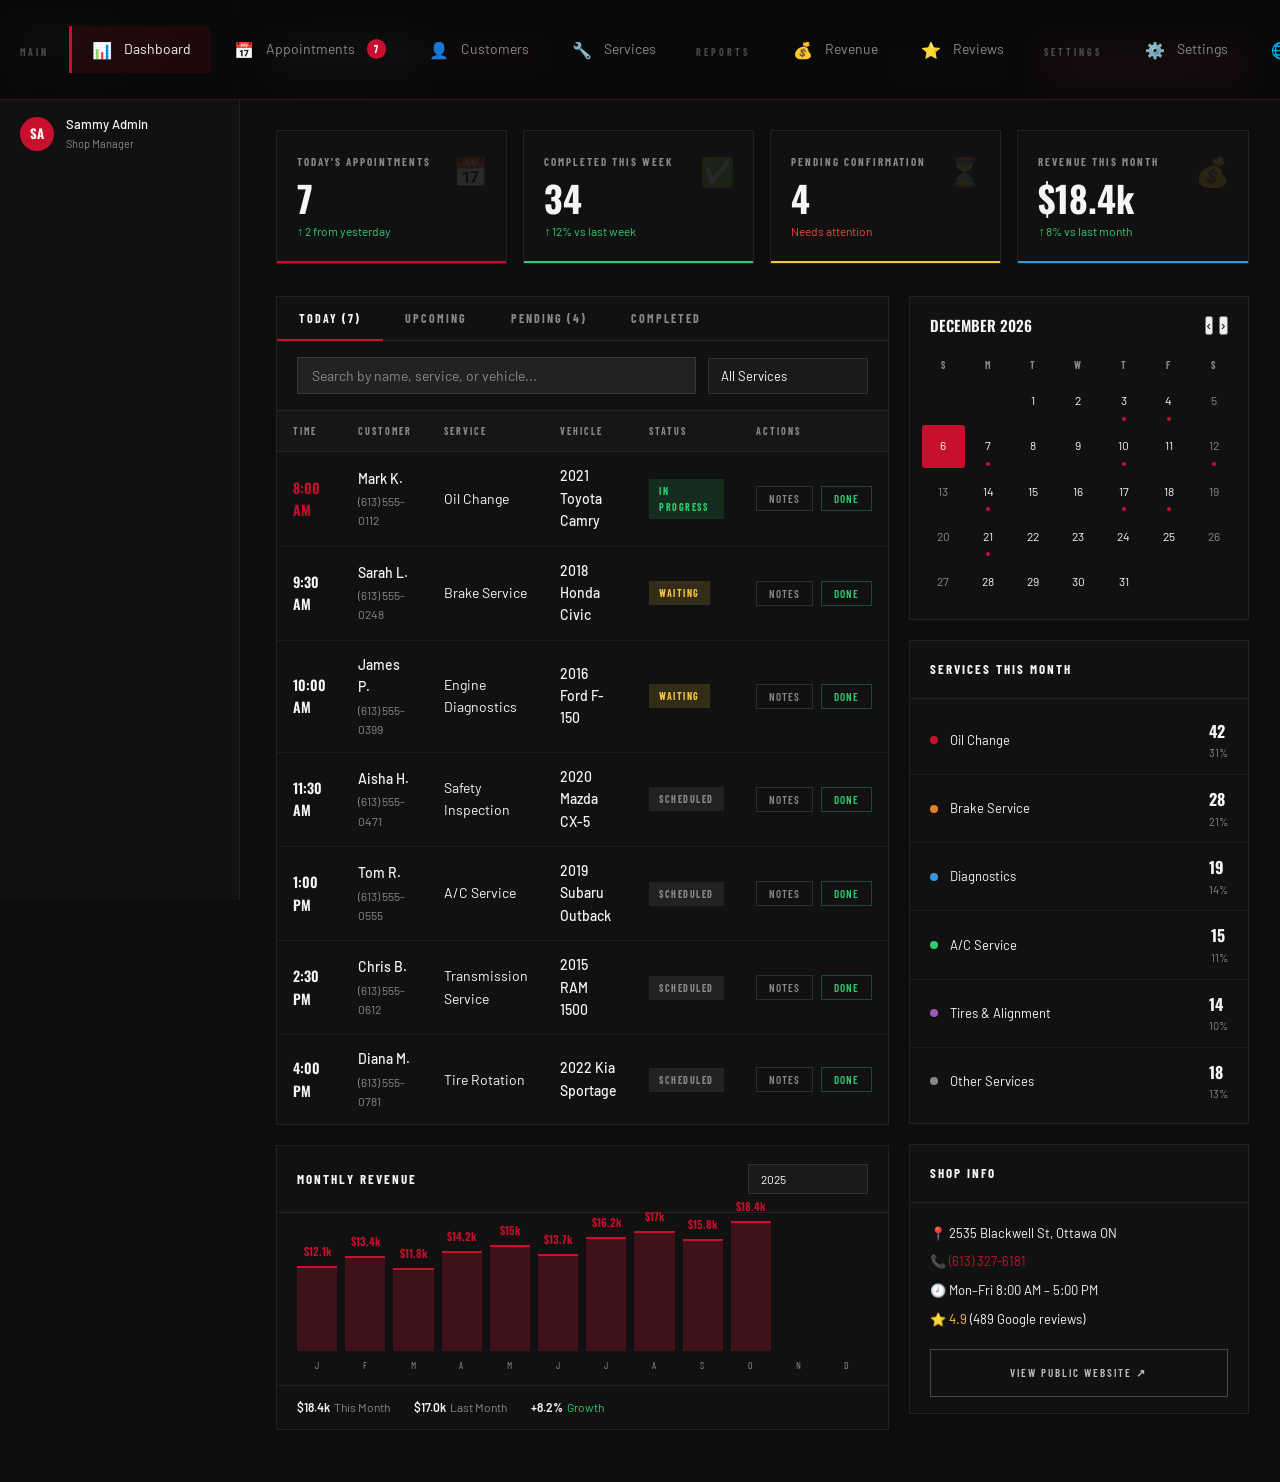
==== admin.html @ 24b97f8e "Add files via upload" ====
<!DOCTYPE html>
<html lang="en">
<head>
  <meta charset="UTF-8" />
  <meta name="viewport" content="width=device-width, initial-scale=1.0" />
  <title>Admin Dashboard — Sammy's Auto Repair Centre</title>
  <link rel="stylesheet" href="style.css" />
  <style>
    body { background: #0D0D0D; padding: 0; }

    /* ADMIN LAYOUT */
    .admin-wrap { display: flex; min-height: 100vh; }

    /* SIDEBAR */
    .admin-sidebar {
      width: 240px; flex-shrink: 0;
      background: var(--dark);
      border-right: 1px solid rgba(255,255,255,0.07);
      display: flex; flex-direction: column;
      position: fixed; top: 0; bottom: 0; left: 0;
      z-index: 100;
    }
    .sidebar-brand {
      padding: 24px 20px;
      border-bottom: 1px solid rgba(255,255,255,0.07);
    }
    .sidebar-brand .logo {
      font-family: 'Oswald', sans-serif; font-size: 18px; font-weight: 700;
      letter-spacing: 2px; text-transform: uppercase; color: var(--white);
    }
    .sidebar-brand .logo span { color: var(--red); }
    .sidebar-brand .sub { font-size: 11px; color: var(--gray); letter-spacing: 1px; margin-top: 2px; }
    .sidebar-nav { padding: 16px 0; flex: 1; }
    .nav-section-label {
      font-family: 'Barlow Condensed', sans-serif; font-size: 10px; font-weight: 700;
      letter-spacing: 3px; text-transform: uppercase;
      color: rgba(136,136,136,0.5); padding: 12px 20px 6px;
    }
    .nav-item {
      display: flex; align-items: center; gap: 12px;
      padding: 11px 20px; cursor: pointer;
      font-size: 14px; color: var(--gray);
      border-left: 3px solid transparent;
      transition: all 0.2s; text-decoration: none;
    }
    .nav-item:hover { background: rgba(255,255,255,0.04); color: var(--white); }
    .nav-item.active { background: rgba(200,16,46,0.1); border-left-color: var(--red); color: var(--white); }
    .nav-item .icon { font-size: 16px; width: 20px; text-align: center; }
    .nav-badge {
      margin-left: auto; background: var(--red);
      color: white; font-size: 10px; font-weight: 700;
      padding: 2px 7px; border-radius: 10px;
      font-family: 'Barlow Condensed', sans-serif; letter-spacing: 0.5px;
    }
    .sidebar-user {
      padding: 16px 20px;
      border-top: 1px solid rgba(255,255,255,0.07);
      display: flex; align-items: center; gap: 12px;
    }
    .user-avatar {
      width: 34px; height: 34px; border-radius: 50%;
      background: var(--red);
      display: flex; align-items: center; justify-content: center;
      font-family: 'Oswald', sans-serif; font-size: 13px; font-weight: 700; color: white;
    }
    .user-name { font-size: 13px; font-weight: 500; color: var(--white); }
    .user-role { font-size: 11px; color: var(--gray); }

    /* MAIN */
    .admin-main { margin-left: 240px; flex: 1; padding: 32px 36px; }

    /* TOP BAR */
    .topbar {
      display: flex; justify-content: space-between; align-items: center;
      margin-bottom: 32px;
    }
    .topbar-title {
      font-family: 'Oswald', sans-serif; font-size: 28px; font-weight: 700;
      text-transform: uppercase;
    }
    .topbar-title span { color: var(--red); }
    .topbar-date { font-size: 13px; color: var(--gray); }
    .topbar-actions { display: flex; gap: 12px; align-items: center; }

    /* STAT CARDS */
    .stat-grid {
      display: grid; grid-template-columns: repeat(4, 1fr);
      gap: 16px; margin-bottom: 32px;
    }
    .stat-card {
      background: var(--dark); border: 1px solid rgba(255,255,255,0.07);
      padding: 22px 20px; position: relative; overflow: hidden;
    }
    .stat-card::after {
      content: ''; position: absolute;
      bottom: 0; left: 0; right: 0; height: 2px;
    }
    .stat-card.red::after   { background: var(--red); }
    .stat-card.green::after { background: var(--success); }
    .stat-card.yellow::after{ background: var(--warning); }
    .stat-card.blue::after  { background: #3498DB; }
    .sc-label {
      font-family: 'Barlow Condensed', sans-serif; font-size: 11px; font-weight: 700;
      letter-spacing: 2px; text-transform: uppercase; color: var(--gray); margin-bottom: 10px;
    }
    .sc-value {
      font-family: 'Oswald', sans-serif; font-size: 36px; font-weight: 700;
      color: var(--white); line-height: 1; margin-bottom: 6px;
    }
    .sc-change { font-size: 12px; }
    .sc-change.up   { color: var(--success); }
    .sc-change.down { color: var(--danger); }
    .sc-icon {
      position: absolute; top: 18px; right: 18px;
      font-size: 28px; opacity: 0.1;
    }

    /* CONTENT GRID */
    .content-grid { display: grid; grid-template-columns: 1fr 340px; gap: 20px; margin-bottom: 20px; }

    /* PANELS */
    .panel {
      background: var(--dark); border: 1px solid rgba(255,255,255,0.07);
      overflow: hidden;
    }
    .panel-header {
      display: flex; align-items: center; justify-content: space-between;
      padding: 18px 20px;
      border-bottom: 1px solid rgba(255,255,255,0.07);
    }
    .panel-title-sm {
      font-family: 'Barlow Condensed', sans-serif; font-size: 13px; font-weight: 700;
      letter-spacing: 2px; text-transform: uppercase; color: var(--white);
    }
    .panel-body { padding: 0; }

    /* TABLE */
    .data-table { width: 100%; border-collapse: collapse; }
    .data-table th {
      font-family: 'Barlow Condensed', sans-serif; font-size: 10px; font-weight: 700;
      letter-spacing: 2px; text-transform: uppercase; color: var(--gray);
      padding: 12px 16px; text-align: left;
      border-bottom: 1px solid rgba(255,255,255,0.07); background: rgba(255,255,255,0.02);
    }
    .data-table td {
      padding: 13px 16px; font-size: 14px; color: var(--white);
      border-bottom: 1px solid rgba(255,255,255,0.05);
      vertical-align: middle;
    }
    .data-table tr:last-child td { border-bottom: none; }
    .data-table tr:hover td { background: rgba(255,255,255,0.02); }
    .td-name { font-weight: 500; }
    .td-sub { font-size: 12px; color: var(--gray); margin-top: 2px; }
    .td-actions { display: flex; gap: 8px; }
    .action-btn {
      background: none; border: 1px solid rgba(255,255,255,0.12);
      color: var(--gray); padding: 5px 12px;
      font-family: 'Barlow Condensed', sans-serif; font-size: 11px;
      font-weight: 600; letter-spacing: 1px; text-transform: uppercase;
      cursor: pointer; transition: all 0.2s;
    }
    .action-btn:hover { border-color: var(--red); color: var(--red); }
    .action-btn.confirm { border-color: rgba(46,204,113,0.3); color: var(--success); }
    .action-btn.confirm:hover { background: rgba(46,204,113,0.1); }

    /* MINI CALENDAR */
    .mini-cal-header { display: flex; justify-content: space-between; align-items: center; padding: 16px 20px; }
    .mini-cal-month { font-family: 'Oswald', sans-serif; font-size: 15px; font-weight: 600; text-transform: uppercase; }
    .mini-grid { display: grid; grid-template-columns: repeat(7, 1fr); padding: 0 12px 16px; gap: 2px; }
    .mc-head { font-size: 10px; text-align: center; color: var(--gray); padding: 4px; font-family: 'Barlow Condensed', sans-serif; font-weight: 700; letter-spacing: 1px; text-transform: uppercase; }
    .mc-day { aspect-ratio: 1; display: flex; align-items: center; justify-content: center; font-size: 12px; color: var(--gray); }
    .mc-day.wday { color: var(--white); cursor: pointer; border-radius: 3px; transition: background 0.15s; }
    .mc-day.wday:hover { background: rgba(200,16,46,0.2); }
    .mc-day.today { background: var(--red); color: white; border-radius: 3px; }
    .mc-day.has-appt { position: relative; }
    .mc-day.has-appt::after { content: ''; position: absolute; bottom: 2px; left: 50%; transform: translateX(-50%); width: 4px; height: 4px; border-radius: 50%; background: var(--red); }

    /* QUICK STATS SIDEBAR */
    .quick-list { padding: 8px 0; }
    .quick-item {
      display: flex; align-items: center; gap: 12px;
      padding: 12px 20px; border-bottom: 1px solid rgba(255,255,255,0.05);
    }
    .quick-item:last-child { border-bottom: none; }
    .qi-dot { width: 8px; height: 8px; border-radius: 50%; flex-shrink: 0; }
    .qi-name { font-size: 13px; color: var(--white); flex: 1; }
    .qi-count { font-family: 'Oswald', sans-serif; font-size: 16px; font-weight: 700; color: var(--white); }
    .qi-pct { font-size: 11px; color: var(--gray); }

    /* MODAL */
    .modal-overlay {
      display: none; position: fixed; inset: 0;
      background: rgba(0,0,0,0.75);
      z-index: 500; align-items: center; justify-content: center;
    }
    .modal-overlay.open { display: flex; }
    .modal {
      background: var(--dark2); border: 1px solid rgba(255,255,255,0.1);
      width: 480px; max-width: 94vw;
    }
    .modal-header {
      display: flex; align-items: center; justify-content: space-between;
      padding: 20px 24px; border-bottom: 1px solid rgba(255,255,255,0.07);
    }
    .modal-title { font-family: 'Oswald', sans-serif; font-size: 20px; font-weight: 700; text-transform: uppercase; }
    .modal-close { background: none; border: none; color: var(--gray); font-size: 22px; cursor: pointer; }
    .modal-close:hover { color: var(--white); }
    .modal-body { padding: 24px; }
    .modal-footer { padding: 16px 24px; border-top: 1px solid rgba(255,255,255,0.07); display: flex; gap: 12px; justify-content: flex-end; }

    /* TABS */
    .tab-bar {
      display: flex; gap: 0;
      border-bottom: 1px solid rgba(255,255,255,0.07);
      margin-bottom: 0;
    }
    .tab-btn {
      font-family: 'Barlow Condensed', sans-serif; font-size: 12px; font-weight: 700;
      letter-spacing: 2px; text-transform: uppercase;
      padding: 14px 22px; background: none;
      border: none; border-bottom: 2px solid transparent;
      color: var(--gray); cursor: pointer; transition: all 0.2s;
      margin-bottom: -1px;
    }
    .tab-btn:hover { color: var(--white); }
    .tab-btn.active { color: var(--white); border-bottom-color: var(--red); }
    .tab-panel { display: none; }
    .tab-panel.active { display: block; }

    /* SEARCH BAR */
    .search-bar {
      display: flex; gap: 12px; align-items: center;
      padding: 16px 20px; border-bottom: 1px solid rgba(255,255,255,0.07);
    }
    .search-input {
      flex: 1; background: var(--dark3); border: 1px solid rgba(255,255,255,0.1);
      color: var(--white); padding: 9px 14px; font-size: 14px; font-family: 'Barlow', sans-serif;
      outline: none; transition: border-color 0.2s;
    }
    .search-input:focus { border-color: var(--red); }
    .search-input::placeholder { color: var(--gray); }

    /* REVENUE CHART (CSS bars) */
    .chart-wrap { padding: 20px 20px 0; }
    .chart-bars { display: flex; align-items: flex-end; gap: 8px; height: 140px; }
    .bar-col { flex: 1; display: flex; flex-direction: column; align-items: center; gap: 6px; }
    .bar {
      width: 100%; background: rgba(200,16,46,0.25);
      border-top: 2px solid var(--red);
      transition: background 0.2s;
    }
    .bar:hover { background: rgba(200,16,46,0.45); }
    .bar-label { font-size: 10px; color: var(--gray); font-family: 'Barlow Condensed', sans-serif; letter-spacing: 1px; }
    .bar-val { font-size: 11px; color: var(--red); font-family: 'Oswald', sans-serif; font-weight: 600; }
    .chart-footer { padding: 12px 20px; display: flex; gap: 24px; border-top: 1px solid rgba(255,255,255,0.07); margin-top: 12px; }
    .cf-item { font-size: 12px; color: var(--gray); }
    .cf-item strong { color: var(--white); font-weight: 600; margin-right: 4px; }

    /* NOTIFICATION */
    .notif-dot {
      width: 8px; height: 8px; background: var(--red); border-radius: 50%;
      position: absolute; top: 4px; right: 4px;
    }

    @media (max-width: 1100px) {
      .stat-grid { grid-template-columns: repeat(2, 1fr); }
      .content-grid { grid-template-columns: 1fr; }
    }
  </style>
</head>
<body>

<div class="admin-wrap">

  <!-- SIDEBAR -->
  <aside class="admin-sidebar">
    <div class="sidebar-brand">
      <div class="logo">SAMMY'S <span>AUTO</span></div>
      <div class="sub">Admin Dashboard</div>
    </div>
    <nav class="sidebar-nav">
      <div class="nav-section-label">Main</div>
      <a class="nav-item active" href="#"><span class="icon">📊</span> Dashboard</a>
      <a class="nav-item" href="#" onclick="showView('appointments')"><span class="icon">📅</span> Appointments <span class="nav-badge">7</span></a>
      <a class="nav-item" href="#" onclick="showView('customers')"><span class="icon">👤</span> Customers</a>
      <a class="nav-item" href="#" onclick="showView('services')"><span class="icon">🔧</span> Services</a>
      <div class="nav-section-label">Reports</div>
      <a class="nav-item" href="#"><span class="icon">💰</span> Revenue</a>
      <a class="nav-item" href="#"><span class="icon">⭐</span> Reviews</a>
      <div class="nav-section-label">Settings</div>
      <a class="nav-item" href="#"><span class="icon">⚙️</span> Settings</a>
      <a class="nav-item" href="index.html" target="_blank"><span class="icon">🌐</span> View Website</a>
    </nav>
    <div class="sidebar-user">
      <div class="user-avatar">SA</div>
      <div>
        <div class="user-name">Sammy Admin</div>
        <div class="user-role">Shop Manager</div>
      </div>
    </div>
  </aside>

  <!-- MAIN -->
  <main class="admin-main">

    <!-- TOPBAR -->
    <div class="topbar">
      <div>
        <div class="topbar-title">Dashboard <span>Overview</span></div>
        <div class="topbar-date" id="today-date"></div>
      </div>
      <div class="topbar-actions">
        <button class="btn-ghost" onclick="openModal()">+ New Appointment</button>
        <button class="btn-primary" onclick="window.open('booking.html')">Open Booking Page ↗</button>
      </div>
    </div>

    <!-- STAT CARDS -->
    <div class="stat-grid">
      <div class="stat-card red">
        <div class="sc-icon">📅</div>
        <div class="sc-label">Today's Appointments</div>
        <div class="sc-value">7</div>
        <div class="sc-change up">↑ 2 from yesterday</div>
      </div>
      <div class="stat-card green">
        <div class="sc-icon">✅</div>
        <div class="sc-label">Completed This Week</div>
        <div class="sc-value">34</div>
        <div class="sc-change up">↑ 12% vs last week</div>
      </div>
      <div class="stat-card yellow">
        <div class="sc-icon">⏳</div>
        <div class="sc-label">Pending Confirmation</div>
        <div class="sc-value">4</div>
        <div class="sc-change down">Needs attention</div>
      </div>
      <div class="stat-card blue">
        <div class="sc-icon">💰</div>
        <div class="sc-label">Revenue This Month</div>
        <div class="sc-value">$18.4k</div>
        <div class="sc-change up">↑ 8% vs last month</div>
      </div>
    </div>

    <!-- MAIN CONTENT -->
    <div class="content-grid">

      <!-- LEFT: Appointments -->
      <div>
        <div class="panel">
          <div class="tab-bar">
            <button class="tab-btn active" onclick="switchTab(this,'tab-today')">Today (7)</button>
            <button class="tab-btn" onclick="switchTab(this,'tab-upcoming')">Upcoming</button>
            <button class="tab-btn" onclick="switchTab(this,'tab-pending')">Pending (4)</button>
            <button class="tab-btn" onclick="switchTab(this,'tab-done')">Completed</button>
          </div>
          <div class="search-bar">
            <input class="search-input" type="text" placeholder="Search by name, service, or vehicle..." />
            <select class="form-control" style="width:160px; padding:9px 12px; font-size:13px;">
              <option>All Services</option>
              <option>Oil Change</option><option>Brakes</option>
              <option>Diagnostics</option><option>A/C</option>
            </select>
          </div>

          <!-- TODAY -->
          <div class="tab-panel active" id="tab-today">
            <table class="data-table">
              <thead>
                <tr><th>Time</th><th>Customer</th><th>Service</th><th>Vehicle</th><th>Status</th><th>Actions</th></tr>
              </thead>
              <tbody>
                <tr>
                  <td style="font-family:'Oswald',sans-serif;font-weight:600;color:var(--red);">8:00 AM</td>
                  <td><div class="td-name">Mark K.</div><div class="td-sub">(613) 555-0112</div></td>
                  <td>Oil Change</td>
                  <td><div class="td-name">2021 Toyota Camry</div></td>
                  <td><span class="badge badge-green">In Progress</span></td>
                  <td><div class="td-actions"><button class="action-btn">Notes</button><button class="action-btn confirm">Done</button></div></td>
                </tr>
                <tr>
                  <td style="font-family:'Oswald',sans-serif;font-weight:600;">9:30 AM</td>
                  <td><div class="td-name">Sarah L.</div><div class="td-sub">(613) 555-0248</div></td>
                  <td>Brake Service</td>
                  <td><div class="td-name">2018 Honda Civic</div></td>
                  <td><span class="badge badge-yellow">Waiting</span></td>
                  <td><div class="td-actions"><button class="action-btn">Notes</button><button class="action-btn confirm">Done</button></div></td>
                </tr>
                <tr>
                  <td style="font-family:'Oswald',sans-serif;font-weight:600;">10:00 AM</td>
                  <td><div class="td-name">James P.</div><div class="td-sub">(613) 555-0399</div></td>
                  <td>Engine Diagnostics</td>
                  <td><div class="td-name">2016 Ford F-150</div></td>
                  <td><span class="badge badge-yellow">Waiting</span></td>
                  <td><div class="td-actions"><button class="action-btn">Notes</button><button class="action-btn confirm">Done</button></div></td>
                </tr>
                <tr>
                  <td style="font-family:'Oswald',sans-serif;font-weight:600;">11:30 AM</td>
                  <td><div class="td-name">Aisha H.</div><div class="td-sub">(613) 555-0471</div></td>
                  <td>Safety Inspection</td>
                  <td><div class="td-name">2020 Mazda CX-5</div></td>
                  <td><span class="badge badge-gray">Scheduled</span></td>
                  <td><div class="td-actions"><button class="action-btn">Notes</button><button class="action-btn confirm">Done</button></div></td>
                </tr>
                <tr>
                  <td style="font-family:'Oswald',sans-serif;font-weight:600;">1:00 PM</td>
                  <td><div class="td-name">Tom R.</div><div class="td-sub">(613) 555-0555</div></td>
                  <td>A/C Service</td>
                  <td><div class="td-name">2019 Subaru Outback</div></td>
                  <td><span class="badge badge-gray">Scheduled</span></td>
                  <td><div class="td-actions"><button class="action-btn">Notes</button><button class="action-btn confirm">Done</button></div></td>
                </tr>
                <tr>
                  <td style="font-family:'Oswald',sans-serif;font-weight:600;">2:30 PM</td>
                  <td><div class="td-name">Chris B.</div><div class="td-sub">(613) 555-0612</div></td>
                  <td>Transmission Service</td>
                  <td><div class="td-name">2015 RAM 1500</div></td>
                  <td><span class="badge badge-gray">Scheduled</span></td>
                  <td><div class="td-actions"><button class="action-btn">Notes</button><button class="action-btn confirm">Done</button></div></td>
                </tr>
                <tr>
                  <td style="font-family:'Oswald',sans-serif;font-weight:600;">4:00 PM</td>
                  <td><div class="td-name">Diana M.</div><div class="td-sub">(613) 555-0781</div></td>
                  <td>Tire Rotation</td>
                  <td><div class="td-name">2022 Kia Sportage</div></td>
                  <td><span class="badge badge-gray">Scheduled</span></td>
                  <td><div class="td-actions"><button class="action-btn">Notes</button><button class="action-btn confirm">Done</button></div></td>
                </tr>
              </tbody>
            </table>
          </div>

          <!-- UPCOMING -->
          <div class="tab-panel" id="tab-upcoming">
            <table class="data-table">
              <thead><tr><th>Date</th><th>Time</th><th>Customer</th><th>Service</th><th>Actions</th></tr></thead>
              <tbody>
                <tr><td>Tomorrow</td><td>8:30 AM</td><td>Peter N.</td><td>Oil Change + Filter</td><td><div class="td-actions"><button class="action-btn">View</button><button class="action-btn">Reschedule</button></div></td></tr>
                <tr><td>Tomorrow</td><td>10:00 AM</td><td>Rachel G.</td><td>Brake Pads (Front)</td><td><div class="td-actions"><button class="action-btn">View</button><button class="action-btn">Reschedule</button></div></td></tr>
                <tr><td>Thu Jun 5</td><td>9:00 AM</td><td>Mike T.</td><td>Wheel Alignment</td><td><div class="td-actions"><button class="action-btn">View</button><button class="action-btn">Reschedule</button></div></td></tr>
                <tr><td>Thu Jun 5</td><td>1:30 PM</td><td>Linda C.</td><td>Battery Replacement</td><td><div class="td-actions"><button class="action-btn">View</button><button class="action-btn">Reschedule</button></div></td></tr>
                <tr><td>Fri Jun 6</td><td>11:00 AM</td><td>Omar S.</td><td>Engine Diagnostics</td><td><div class="td-actions"><button class="action-btn">View</button><button class="action-btn">Reschedule</button></div></td></tr>
              </tbody>
            </table>
          </div>

          <!-- PENDING -->
          <div class="tab-panel" id="tab-pending">
            <table class="data-table">
              <thead><tr><th>Submitted</th><th>Customer</th><th>Service</th><th>Requested Date</th><th>Actions</th></tr></thead>
              <tbody>
                <tr>
                  <td style="color:var(--gray);font-size:12px;">2 hrs ago</td>
                  <td><div class="td-name">Frank O.</div><div class="td-sub">(613) 555-0910</div></td>
                  <td>Suspension Repair</td>
                  <td>Jun 4, 10:00 AM</td>
                  <td><div class="td-actions"><button class="action-btn confirm" onclick="alert('Appointment confirmed! SMS sent to customer.')">Confirm</button><button class="action-btn">Decline</button></div></td>
                </tr>
                <tr>
                  <td style="color:var(--gray);font-size:12px;">4 hrs ago</td>
                  <td><div class="td-name">Nina V.</div><div class="td-sub">(613) 555-0923</div></td>
                  <td>Oil Change</td>
                  <td>Jun 4, 2:00 PM</td>
                  <td><div class="td-actions"><button class="action-btn confirm" onclick="alert('Appointment confirmed!')">Confirm</button><button class="action-btn">Decline</button></div></td>
                </tr>
                <tr>
                  <td style="color:var(--gray);font-size:12px;">Yesterday</td>
                  <td><div class="td-name">Ben A.</div><div class="td-sub">(613) 555-0034</div></td>
                  <td>A/C Recharge</td>
                  <td>Jun 5, 9:30 AM</td>
                  <td><div class="td-actions"><button class="action-btn confirm" onclick="alert('Appointment confirmed!')">Confirm</button><button class="action-btn">Decline</button></div></td>
                </tr>
                <tr>
                  <td style="color:var(--gray);font-size:12px;">Yesterday</td>
                  <td><div class="td-name">Fatima B.</div><div class="td-sub">(613) 555-0145</div></td>
                  <td>Safety Inspection</td>
                  <td>Jun 6, 11:00 AM</td>
                  <td><div class="td-actions"><button class="action-btn confirm" onclick="alert('Appointment confirmed!')">Confirm</button><button class="action-btn">Decline</button></div></td>
                </tr>
              </tbody>
            </table>
          </div>

          <!-- COMPLETED -->
          <div class="tab-panel" id="tab-done">
            <table class="data-table">
              <thead><tr><th>Date</th><th>Customer</th><th>Service</th><th>Vehicle</th><th>Status</th></tr></thead>
              <tbody>
                <tr><td>Yesterday</td><td>Alex W.</td><td>Oil Change</td><td>2017 Honda CR-V</td><td><span class="badge badge-green">Completed</span></td></tr>
                <tr><td>Yesterday</td><td>Priya K.</td><td>Brake Service</td><td>2020 Toyota RAV4</td><td><span class="badge badge-green">Completed</span></td></tr>
                <tr><td>Mon Jun 2</td><td>David L.</td><td>Tire Rotation</td><td>2019 Nissan Rogue</td><td><span class="badge badge-green">Completed</span></td></tr>
                <tr><td>Mon Jun 2</td><td>Rosa M.</td><td>Battery Replacement</td><td>2015 Chevy Equinox</td><td><span class="badge badge-green">Completed</span></td></tr>
              </tbody>
            </table>
          </div>
        </div>

        <!-- REVENUE CHART -->
        <div class="panel" style="margin-top:20px;">
          <div class="panel-header">
            <div class="panel-title-sm">Monthly Revenue</div>
            <select class="form-control" style="width:120px; padding:7px 12px; font-size:12px;">
              <option>2025</option><option>2024</option>
            </select>
          </div>
          <div class="chart-wrap">
            <div class="chart-bars" id="revenue-chart"></div>
          </div>
          <div class="chart-footer">
            <div class="cf-item"><strong>$18.4k</strong>This Month</div>
            <div class="cf-item"><strong>$17.0k</strong>Last Month</div>
            <div class="cf-item" style="color:var(--success);"><strong>+8.2%</strong>Growth</div>
          </div>
        </div>
      </div>

      <!-- RIGHT COLUMN -->
      <div style="display:flex;flex-direction:column;gap:20px;">

        <!-- Mini Calendar -->
        <div class="panel">
          <div class="mini-cal-header">
            <div class="mini-cal-month" id="mini-month"></div>
            <div style="display:flex;gap:6px;">
              <button class="cal-btn" onclick="miniMonth(-1)">‹</button>
              <button class="cal-btn" onclick="miniMonth(1)">›</button>
            </div>
          </div>
          <div class="mini-grid" id="mini-grid">
            <div class="mc-head">S</div><div class="mc-head">M</div><div class="mc-head">T</div>
            <div class="mc-head">W</div><div class="mc-head">T</div><div class="mc-head">F</div><div class="mc-head">S</div>
          </div>
        </div>

        <!-- Services Breakdown -->
        <div class="panel">
          <div class="panel-header"><div class="panel-title-sm">Services This Month</div></div>
          <div class="quick-list">
            <div class="quick-item"><div class="qi-dot" style="background:var(--red);"></div><div class="qi-name">Oil Change</div><div><div class="qi-count">42</div><div class="qi-pct" style="text-align:right;">31%</div></div></div>
            <div class="quick-item"><div class="qi-dot" style="background:#E67E22;"></div><div class="qi-name">Brake Service</div><div><div class="qi-count">28</div><div class="qi-pct" style="text-align:right;">21%</div></div></div>
            <div class="quick-item"><div class="qi-dot" style="background:#3498DB;"></div><div class="qi-name">Diagnostics</div><div><div class="qi-count">19</div><div class="qi-pct" style="text-align:right;">14%</div></div></div>
            <div class="quick-item"><div class="qi-dot" style="background:#2ECC71;"></div><div class="qi-name">A/C Service</div><div><div class="qi-count">15</div><div class="qi-pct" style="text-align:right;">11%</div></div></div>
            <div class="quick-item"><div class="qi-dot" style="background:#9B59B6;"></div><div class="qi-name">Tires &amp; Alignment</div><div><div class="qi-count">14</div><div class="qi-pct" style="text-align:right;">10%</div></div></div>
            <div class="quick-item"><div class="qi-dot" style="background:var(--gray);"></div><div class="qi-name">Other Services</div><div><div class="qi-count">18</div><div class="qi-pct" style="text-align:right;">13%</div></div></div>
          </div>
        </div>

        <!-- Quick Contact -->
        <div class="panel">
          <div class="panel-header"><div class="panel-title-sm">Shop Info</div></div>
          <div style="padding:16px 20px;">
            <div style="font-size:13px; color:var(--gray); line-height:2.2;">
              <div>📍 <span style="color:var(--white);">2535 Blackwell St, Ottawa ON</span></div>
              <div>📞 <a href="tel:+16133276181" style="color:var(--red);text-decoration:none;">(613) 327-6181</a></div>
              <div>🕗 <span style="color:var(--white);">Mon–Fri 8:00 AM – 5:00 PM</span></div>
              <div>⭐ <span style="color:var(--warning);">4.9</span> <span style="color:var(--white);">(489 Google reviews)</span></div>
            </div>
            <a href="index.html" class="btn-secondary" style="display:block;text-align:center;margin-top:16px;font-size:11px;">View Public Website ↗</a>
          </div>
        </div>

      </div>
    </div>

  </main>
</div>

<!-- ADD APPOINTMENT MODAL -->
<div class="modal-overlay" id="modal">
  <div class="modal">
    <div class="modal-header">
      <div class="modal-title">New <span style="color:var(--red);">Appointment</span></div>
      <button class="modal-close" onclick="closeModal()">✕</button>
    </div>
    <div class="modal-body">
      <div class="form-row">
        <div class="form-group"><label class="form-label">First Name</label><input class="form-control" type="text" placeholder="John" /></div>
        <div class="form-group"><label class="form-label">Last Name</label><input class="form-control" type="text" placeholder="Smith" /></div>
      </div>
      <div class="form-row">
        <div class="form-group"><label class="form-label">Phone</label><input class="form-control" type="tel" placeholder="(613) 555-0000" /></div>
        <div class="form-group"><label class="form-label">Email</label><input class="form-control" type="email" placeholder="john@email.com" /></div>
      </div>
      <div class="form-group"><label class="form-label">Service</label>
        <select class="form-control">
          <option>Oil Change</option><option>Brake Service</option><option>Engine Diagnostics</option>
          <option>A/C Service</option><option>Tire &amp; Alignment</option><option>Transmission</option>
          <option>Battery Replacement</option><option>Safety Inspection</option><option>Other</option>
        </select>
      </div>
      <div class="form-row">
        <div class="form-group"><label class="form-label">Date</label><input class="form-control" type="date" /></div>
        <div class="form-group"><label class="form-label">Time</label>
          <select class="form-control">
            <option>8:00 AM</option><option>8:30 AM</option><option>9:00 AM</option><option>9:30 AM</option>
            <option>10:00 AM</option><option>10:30 AM</option><option>11:00 AM</option><option>11:30 AM</option>
            <option>12:00 PM</option><option>1:00 PM</option><option>1:30 PM</option><option>2:00 PM</option>
            <option>2:30 PM</option><option>3:00 PM</option><option>3:30 PM</option><option>4:00 PM</option><option>4:30 PM</option>
          </select>
        </div>
      </div>
      <div class="form-row">
        <div class="form-group"><label class="form-label">Vehicle Make</label><input class="form-control" type="text" placeholder="Toyota" /></div>
        <div class="form-group"><label class="form-label">Model &amp; Year</label><input class="form-control" type="text" placeholder="Camry 2021" /></div>
      </div>
      <div class="form-group"><label class="form-label">Notes</label><textarea class="form-control" rows="2" placeholder="Any additional notes..."></textarea></div>
    </div>
    <div class="modal-footer">
      <button class="btn-ghost" onclick="closeModal()">Cancel</button>
      <button class="btn-primary" onclick="alert('Appointment saved! Confirmation SMS will be sent.'); closeModal();">Save Appointment</button>
    </div>
  </div>
</div>

<script>
  // Date
  document.getElementById('today-date').textContent = new Date().toLocaleDateString('en-CA',{weekday:'long',year:'numeric',month:'long',day:'numeric'});

  // Revenue chart
  const rev = [12.1,13.4,11.8,14.2,15.0,13.7,16.2,17.0,15.8,18.4,0,0];
  const mos = ['J','F','M','A','M','J','J','A','S','O','N','D'];
  const chart = document.getElementById('revenue-chart');
  const max = Math.max(...rev);
  rev.forEach((v,i)=>{
    const col = document.createElement('div'); col.className = 'bar-col';
    const h = v ? Math.round((v/max)*130) : 0;
    col.innerHTML = `<div class="bar-val">${v?'$'+v+'k':''}</div><div class="bar" style="height:${h}px;${!v?'background:rgba(255,255,255,0.05);border:none;':''}"></div><div class="bar-label">${mos[i]}</div>`;
    chart.appendChild(col);
  });

  // Mini calendar
  let mM = new Date().getMonth(), mY = new Date().getFullYear();
  const MONS = ['Jan','Feb','Mar','Apr','May','Jun','Jul','Aug','Sep','Oct','Nov','Dec'];
  const FULL = ['January','February','March','April','May','June','July','August','September','October','November','December'];
  const hasAppt = new Set([3,4,7,10,12,14,17,18,21]);

  function renderMini() {
    document.getElementById('mini-month').textContent = FULL[mM]+' '+mY;
    const grid = document.getElementById('mini-grid');
    while(grid.children.length > 7) grid.removeChild(grid.lastChild);
    const first = new Date(mY,mM,1).getDay();
    const days  = new Date(mY,mM+1,0).getDate();
    const today = new Date();
    for(let e=0;e<first;e++){const d=document.createElement('div');d.className='mc-day';grid.appendChild(d);}
    for(let d=1;d<=days;d++){
      const cell=document.createElement('div');
      const isToday = d===today.getDate()&&mM===today.getMonth()&&mY===today.getFullYear();
      const dow=new Date(mY,mM,d).getDay();
      const weekend=dow===0||dow===6;
      cell.className='mc-day'+(isToday?' today':weekend?'':' wday')+(hasAppt.has(d)&&!isToday?' has-appt':'');
      cell.textContent=d;
      grid.appendChild(cell);
    }
  }
  function miniMonth(d){mM+=d;if(mM>11){mM=0;mY++;}if(mM<0){mM=11;mY--;}renderMini();}
  renderMini();

  // Tabs
  function switchTab(btn, panelId) {
    document.querySelectorAll('.tab-btn').forEach(b=>b.classList.remove('active'));
    document.querySelectorAll('.tab-panel').forEach(p=>p.classList.remove('active'));
    btn.classList.add('active');
    document.getElementById(panelId).classList.add('active');
  }

  // Modal
  function openModal()  { document.getElementById('modal').classList.add('open'); }
  function closeModal() { document.getElementById('modal').classList.remove('open'); }
  document.getElementById('modal').addEventListener('click', e => { if(e.target===document.getElementById('modal')) closeModal(); });

  function showView(v) { console.log('Navigate to:', v); }
</script>
</body>
</html>
---- style.css ----
/* ============================================
   SAMMY'S AUTO REPAIR CENTRE — Global Styles
   ============================================ */

@import url('https://fonts.googleapis.com/css2?family=Oswald:wght@300;400;500;600;700&family=Barlow:wght@300;400;500;600&family=Barlow+Condensed:wght@400;600;700&display=swap');

*, *::before, *::after { margin: 0; padding: 0; box-sizing: border-box; }

:root {
  --red:          #C8102E;
  --red-dark:     #8B0A1F;
  --red-glow:     rgba(200, 16, 46, 0.2);
  --silver:       #C0C0C0;
  --silver-light: #E8E8E8;
  --black:        #0A0A0A;
  --dark:         #111111;
  --dark2:        #1A1A1A;
  --dark3:        #222222;
  --gray:         #888888;
  --gray-light:   #AAAAAA;
  --white:        #F5F5F5;
  --success:      #2ECC71;
  --warning:      #F4C542;
  --danger:       #E74C3C;
}

html { scroll-behavior: smooth; }

body {
  font-family: 'Barlow', sans-serif;
  background: var(--black);
  color: var(--white);
  overflow-x: hidden;
  line-height: 1.6;
}

/* ── NAV ── */
nav {
  position: fixed; top: 0; left: 0; right: 0; z-index: 200;
  display: flex; align-items: center; justify-content: space-between;
  padding: 18px 48px;
  background: rgba(10, 10, 10, 0.95);
  border-bottom: 1px solid rgba(200, 16, 46, 0.3);
  backdrop-filter: blur(12px);
}
.nav-logo {
  font-family: 'Oswald', sans-serif;
  font-size: 22px; font-weight: 700;
  letter-spacing: 3px; text-transform: uppercase;
  color: var(--white); text-decoration: none;
}
.nav-logo span { color: var(--red); }
.nav-links { display: flex; gap: 32px; align-items: center; }
.nav-links a {
  font-family: 'Barlow Condensed', sans-serif;
  font-size: 13px; font-weight: 600;
  letter-spacing: 2px; text-transform: uppercase;
  color: var(--silver); text-decoration: none;
  transition: color 0.2s;
}
.nav-links a:hover, .nav-links a.active { color: var(--red); }
.nav-cta {
  background: var(--red) !important;
  color: white !important;
  padding: 10px 24px;
  font-family: 'Barlow Condensed', sans-serif;
  font-size: 12px; font-weight: 700;
  letter-spacing: 2px; text-transform: uppercase;
  text-decoration: none;
  transition: background 0.2s, transform 0.15s;
  display: inline-block;
}
.nav-cta:hover { background: var(--red-dark) !important; transform: translateY(-1px); }

/* ── BUTTONS ── */
.btn-primary {
  background: var(--red);
  color: white;
  padding: 14px 32px;
  font-family: 'Barlow Condensed', sans-serif;
  font-size: 13px; font-weight: 700;
  letter-spacing: 2px; text-transform: uppercase;
  text-decoration: none; border: none; cursor: pointer;
  display: inline-block;
  transition: background 0.2s, transform 0.15s;
}
.btn-primary:hover { background: var(--red-dark); transform: translateY(-2px); }

.btn-secondary {
  color: var(--silver);
  padding: 14px 32px;
  font-family: 'Barlow Condensed', sans-serif;
  font-size: 13px; font-weight: 600;
  letter-spacing: 2px; text-transform: uppercase;
  text-decoration: none; background: transparent;
  border: 1px solid rgba(192, 192, 192, 0.3); cursor: pointer;
  transition: border-color 0.2s, color 0.2s;
  display: inline-block;
}
.btn-secondary:hover { border-color: var(--red); color: var(--red); }

.btn-ghost {
  color: var(--gray);
  padding: 10px 20px;
  font-family: 'Barlow Condensed', sans-serif;
  font-size: 12px; font-weight: 600;
  letter-spacing: 2px; text-transform: uppercase;
  text-decoration: none; background: transparent;
  border: 1px solid rgba(136, 136, 136, 0.2); cursor: pointer;
  transition: all 0.2s;
}
.btn-ghost:hover { color: var(--white); border-color: rgba(136,136,136,0.5); }

/* ── SECTION HELPERS ── */
.section { padding: 100px 48px; }
.section-label {
  font-family: 'Barlow Condensed', sans-serif;
  font-size: 11px; font-weight: 700;
  letter-spacing: 4px; text-transform: uppercase;
  color: var(--red); margin-bottom: 14px;
}
.section-title {
  font-family: 'Oswald', sans-serif;
  font-size: clamp(34px, 5vw, 54px);
  font-weight: 700; text-transform: uppercase;
  line-height: 1; margin-bottom: 56px;
}
.section-title .dim { color: rgba(245, 245, 245, 0.2); }

/* ── MARQUEE ── */
.marquee-strip {
  background: var(--red); padding: 14px 0;
  overflow: hidden; white-space: nowrap;
}
.marquee-inner {
  display: inline-flex;
  animation: marquee 22s linear infinite;
}
.marquee-item {
  font-family: 'Barlow Condensed', sans-serif;
  font-size: 13px; font-weight: 700;
  letter-spacing: 3px; text-transform: uppercase;
  color: white; padding: 0 40px;
}
.marquee-dot { color: rgba(255,255,255,0.45); padding: 0 8px; }
@keyframes marquee {
  from { transform: translateX(0); }
  to   { transform: translateX(-50%); }
}

/* ── FOOTER ── */
footer {
  background: var(--dark);
  border-top: 1px solid rgba(255,255,255,0.07);
  padding: 60px 48px 32px;
}
.footer-grid {
  display: grid; grid-template-columns: 2fr 1fr 1fr;
  gap: 48px; margin-bottom: 48px;
}
.footer-logo {
  font-family: 'Oswald', sans-serif;
  font-size: 22px; font-weight: 700;
  letter-spacing: 3px; text-transform: uppercase;
  color: var(--white); margin-bottom: 14px;
}
.footer-logo span { color: var(--red); }
.footer-desc { font-size: 14px; color: var(--gray); line-height: 1.75; max-width: 300px; }
.footer-heading {
  font-family: 'Barlow Condensed', sans-serif;
  font-size: 11px; font-weight: 700;
  letter-spacing: 3px; text-transform: uppercase;
  color: var(--red); margin-bottom: 18px;
}
.footer-links { list-style: none; display: flex; flex-direction: column; gap: 10px; }
.footer-links li a { font-size: 14px; color: var(--gray); text-decoration: none; transition: color 0.2s; }
.footer-links li a:hover { color: var(--white); }
.footer-info { font-size: 14px; color: var(--gray); line-height: 2.1; }
.footer-info a { color: var(--red); text-decoration: none; }
.footer-bottom {
  border-top: 1px solid rgba(255,255,255,0.07);
  padding-top: 24px;
  display: flex; justify-content: space-between; align-items: center;
}
.footer-copy { font-size: 12px; color: rgba(136,136,136,0.55); letter-spacing: 1px; }
.google-badge { display: flex; align-items: center; gap: 8px; font-size: 12px; color: var(--gray); }
.google-stars { color: var(--warning); font-size: 14px; }

/* ── FORMS ── */
.form-group { display: flex; flex-direction: column; gap: 8px; margin-bottom: 20px; }
.form-label {
  font-family: 'Barlow Condensed', sans-serif;
  font-size: 11px; font-weight: 700;
  letter-spacing: 2px; text-transform: uppercase;
  color: var(--gray-light);
}
.form-control {
  background: var(--dark2);
  border: 1px solid rgba(255,255,255,0.1);
  color: var(--white);
  padding: 13px 16px;
  font-family: 'Barlow', sans-serif;
  font-size: 15px;
  outline: none;
  transition: border-color 0.2s;
  width: 100%;
}
.form-control:focus { border-color: var(--red); }
.form-control::placeholder { color: var(--gray); }
select.form-control { appearance: none; cursor: pointer; }

/* ── BADGES ── */
.badge {
  font-family: 'Barlow Condensed', sans-serif;
  font-size: 10px; font-weight: 700;
  letter-spacing: 1.5px; text-transform: uppercase;
  padding: 4px 10px; display: inline-block;
}
.badge-red    { background: rgba(200,16,46,0.2);  color: #FF6B6B; }
.badge-green  { background: rgba(46,204,113,0.15); color: var(--success); }
.badge-yellow { background: rgba(244,197,66,0.15); color: var(--warning); }
.badge-gray   { background: rgba(136,136,136,0.15); color: var(--gray); }

/* ── UTILITY ── */
.text-red    { color: var(--red); }
.text-gray   { color: var(--gray); }
.text-silver { color: var(--silver); }
.mt-1  { margin-top: 8px; }
.mt-2  { margin-top: 16px; }
.mt-3  { margin-top: 24px; }
.mt-4  { margin-top: 32px; }
.flex  { display: flex; }
.gap-2 { gap: 16px; }
.gap-3 { gap: 24px; }
.items-center { align-items: center; }
.justify-between { justify-content: space-between; }

@media (max-width: 768px) {
  nav { padding: 14px 20px; }
  .nav-links { gap: 16px; }
  .nav-links a:not(.nav-cta) { display: none; }
  .section { padding: 64px 20px; }
  .footer-grid { grid-template-columns: 1fr; gap: 32px; }
}
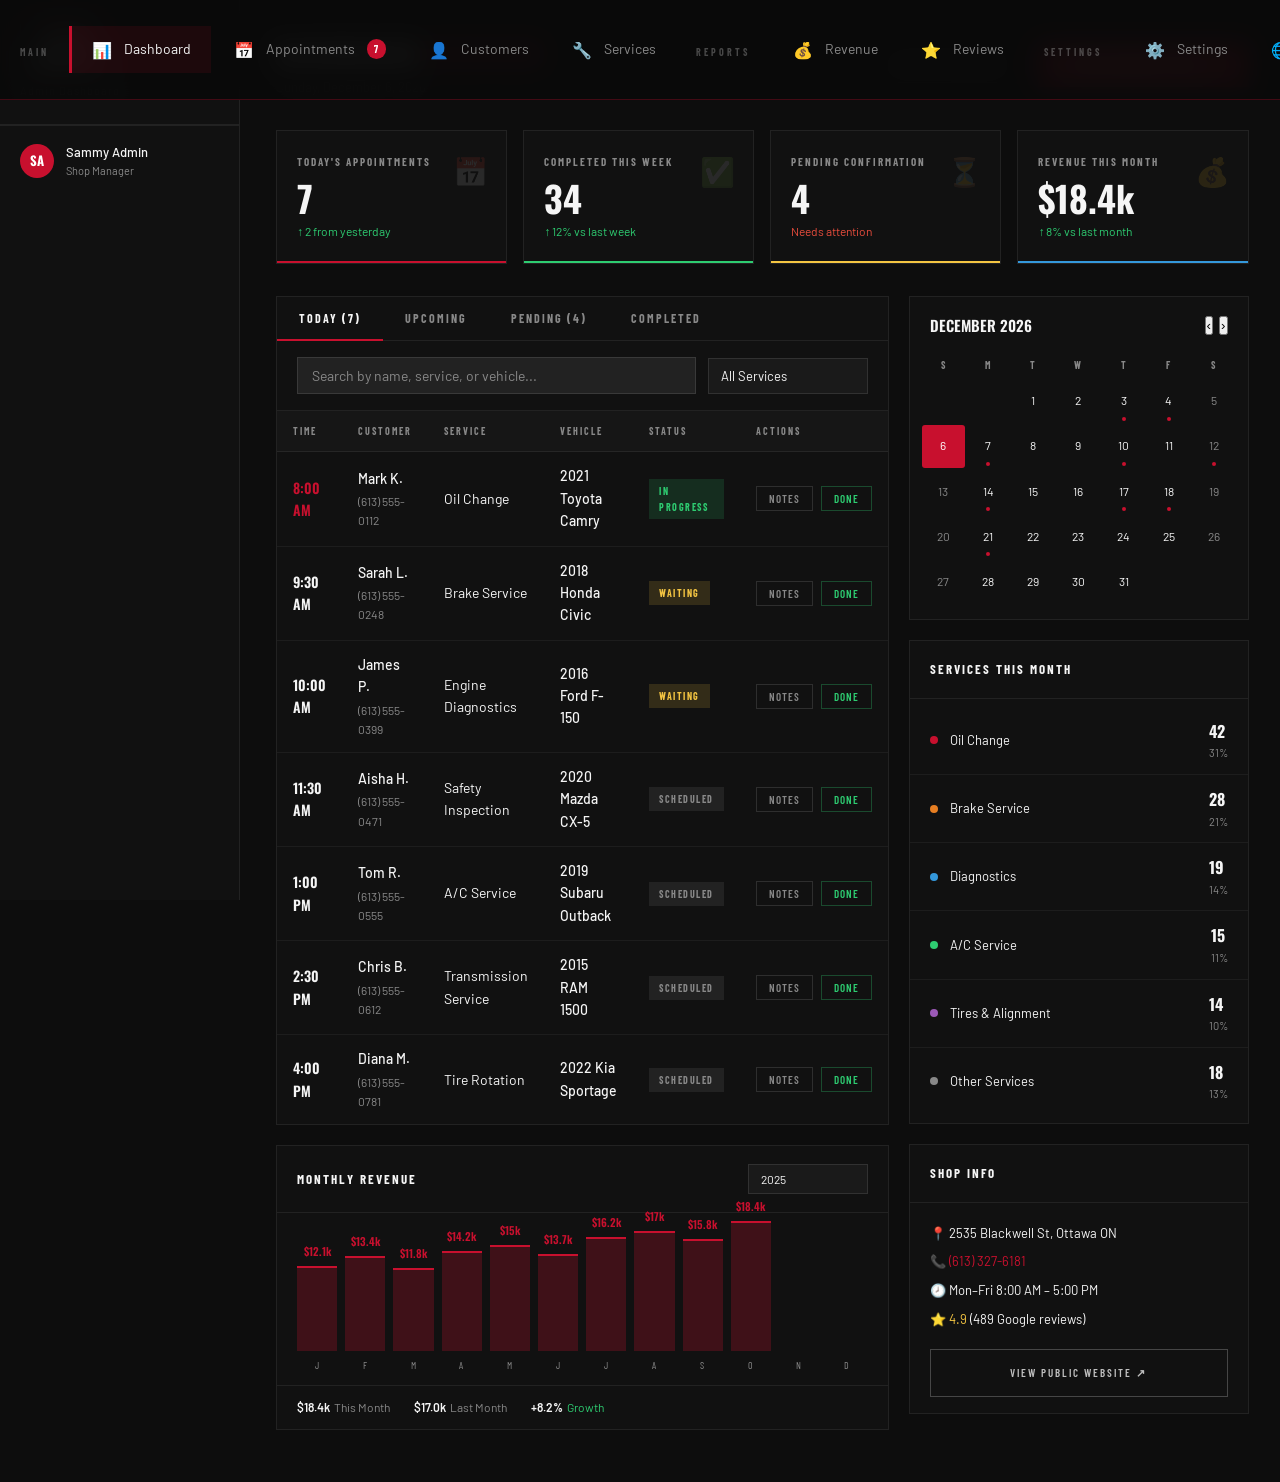
==== commit 640c8ec9: "Add files via upload" ====
--- a/admin.html
+++ b/admin.html
@@ -275,7 +275,7 @@
   <!-- SIDEBAR -->
   <aside class="admin-sidebar">
     <div class="sidebar-brand">
-      <div class="logo">SAMMY'S <span>AUTO</span></div>
+      <img src="logo.png" alt="Sammy's Auto Repair Centre" style="height:52px; width:auto; object-fit:contain; filter:drop-shadow(0 0 6px rgba(200,16,46,0.3)); margin-bottom:6px; display:block;" />
       <div class="sub">Admin Dashboard</div>
     </div>
     <nav class="sidebar-nav">
--- a/style.css
+++ b/style.css
@@ -44,10 +44,17 @@
   backdrop-filter: blur(12px);
 }
 .nav-logo {
-  font-family: 'Oswald', sans-serif;
-  font-size: 22px; font-weight: 700;
-  letter-spacing: 3px; text-transform: uppercase;
-  color: var(--white); text-decoration: none;
+  display: flex; align-items: center;
+  text-decoration: none;
+}
+.nav-logo img {
+  height: 48px; width: auto;
+  object-fit: contain;
+  filter: drop-shadow(0 0 6px rgba(200,16,46,0.35));
+  transition: filter 0.2s;
+}
+.nav-logo img:hover {
+  filter: drop-shadow(0 0 10px rgba(200,16,46,0.6));
 }
 .nav-logo span { color: var(--red); }
 .nav-links { display: flex; gap: 32px; align-items: center; }
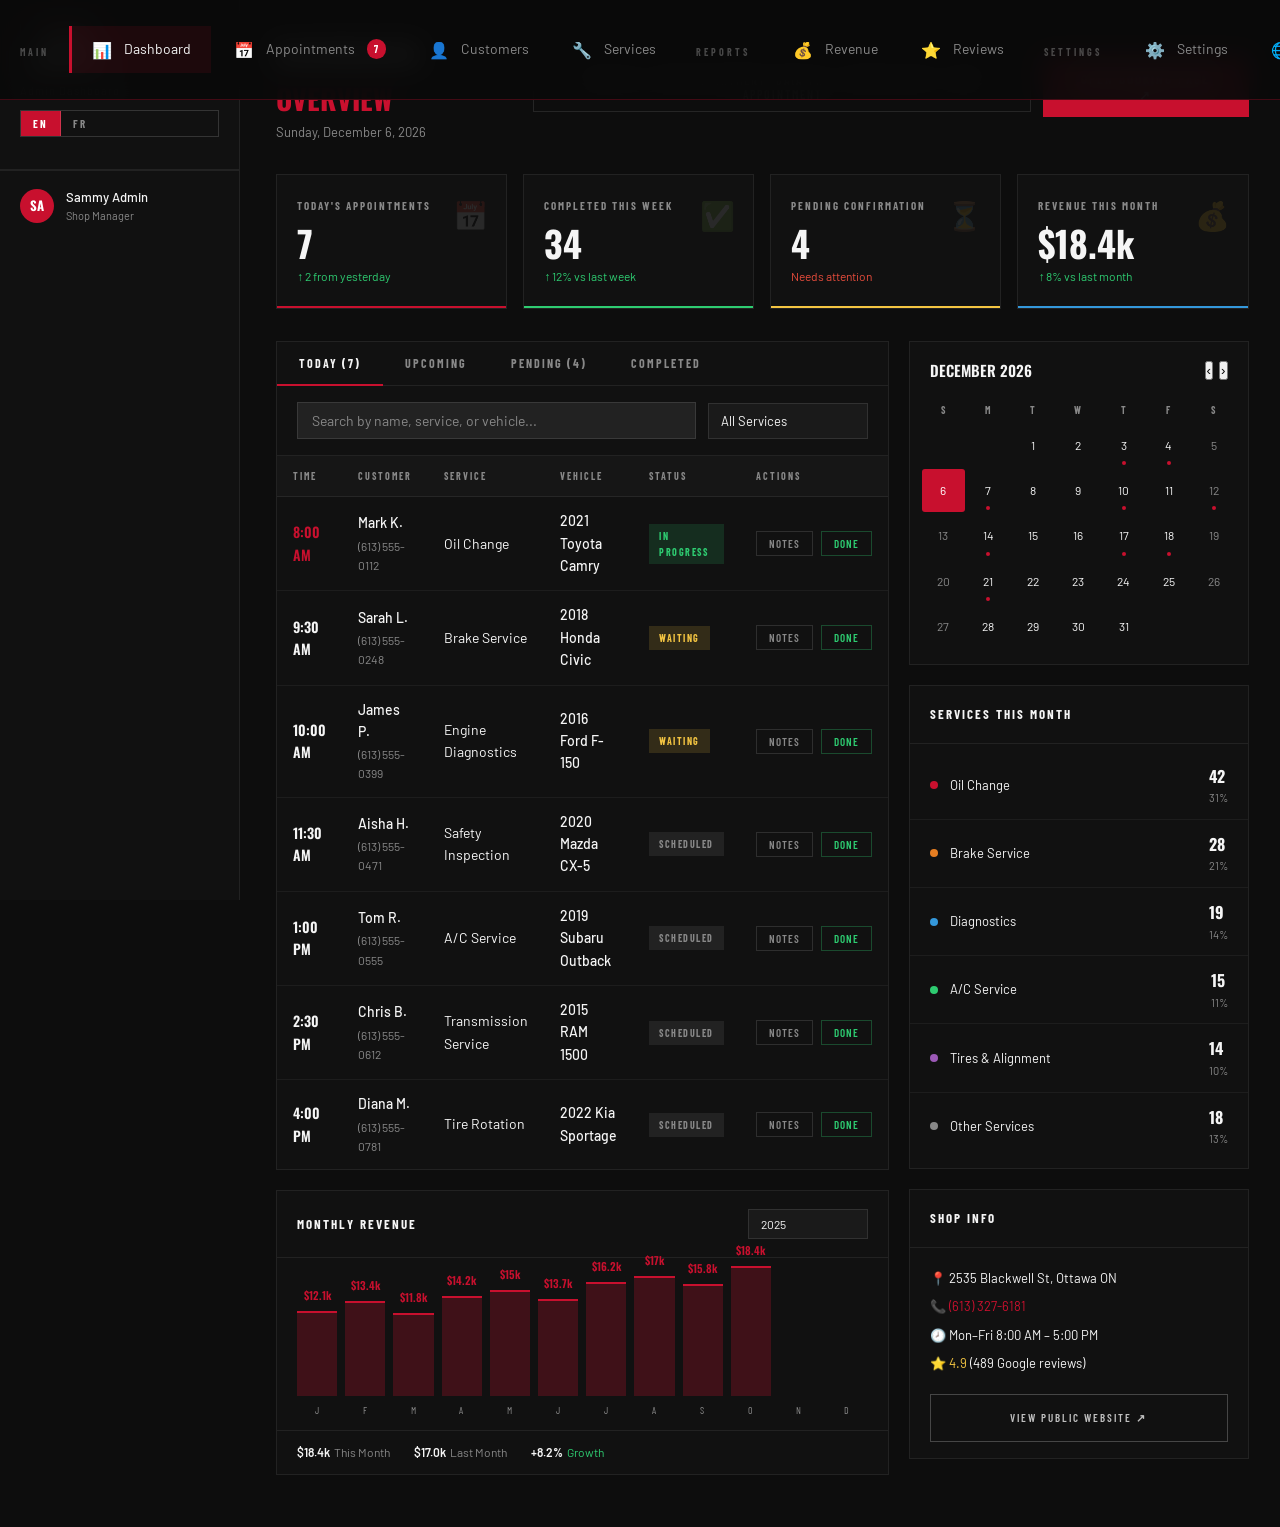
==== commit 643395b2: "Update admin.html" ====
--- a/admin.html
+++ b/admin.html
@@ -8,6 +8,11 @@
   <style>
     body { background: #0D0D0D; padding: 0; }
 
+
+    .lang-toggle { display:flex; gap:0; border:1px solid rgba(255,255,255,0.15); overflow:hidden; margin:0 0 8px 0; }
+    .lang-btn { background:none; border:none; border-right:1px solid rgba(255,255,255,0.15); color:var(--gray); padding:6px 12px; font-family:'Barlow Condensed',sans-serif; font-size:11px; font-weight:700; letter-spacing:2px; cursor:pointer; transition:all 0.2s; }
+    .lang-btn:last-child { border-right:none; }
+    .lang-btn.active { background:var(--red); color:white; }
     /* ADMIN LAYOUT */
     .admin-wrap { display: flex; min-height: 100vh; }
 
@@ -276,20 +281,24 @@
   <aside class="admin-sidebar">
     <div class="sidebar-brand">
       <img src="logo.png" alt="Sammy's Auto Repair Centre" style="height:52px; width:auto; object-fit:contain; filter:drop-shadow(0 0 6px rgba(200,16,46,0.3)); margin-bottom:6px; display:block;" />
-      <div class="sub">Admin Dashboard</div>
+      <div class="sub" data-en="Admin Dashboard" data-fr="Tableau de bord">Admin Dashboard</div>
+      <div class="lang-toggle" style="margin-top:10px;">
+        <button class="lang-btn active" onclick="setLang('en')">EN</button>
+        <button class="lang-btn" onclick="setLang('fr')">FR</button>
+      </div>
     </div>
     <nav class="sidebar-nav">
       <div class="nav-section-label">Main</div>
-      <a class="nav-item active" href="#"><span class="icon">📊</span> Dashboard</a>
-      <a class="nav-item" href="#" onclick="showView('appointments')"><span class="icon">📅</span> Appointments <span class="nav-badge">7</span></a>
-      <a class="nav-item" href="#" onclick="showView('customers')"><span class="icon">👤</span> Customers</a>
-      <a class="nav-item" href="#" onclick="showView('services')"><span class="icon">🔧</span> Services</a>
+      <a class="nav-item active" href="#"><span class="icon">📊</span data-en="Dashboard" data-fr="Tableau de bord"> Dashboard</a>
+      <a class="nav-item" href="#" onclick="showView('appointments')"><span class="icon">📅</span data-en="Appointments" data-fr="Rendez-vous"> Appointments <span class="nav-badge">7</span></a>
+      <a class="nav-item" href="#" onclick="showView('customers')"><span class="icon">👤</span data-en="Customers" data-fr="Clients"> Customers</a>
+      <a class="nav-item" href="#" onclick="showView('services')"><span class="icon">🔧</span data-en="Services" data-fr="Services"> Services</a>
       <div class="nav-section-label">Reports</div>
-      <a class="nav-item" href="#"><span class="icon">💰</span> Revenue</a>
-      <a class="nav-item" href="#"><span class="icon">⭐</span> Reviews</a>
+      <a class="nav-item" href="#"><span class="icon">💰</span data-en="Revenue" data-fr="Revenus"> Revenue</a>
+      <a class="nav-item" href="#"><span class="icon">⭐</span data-en="Reviews" data-fr="Avis"> Reviews</a>
       <div class="nav-section-label">Settings</div>
-      <a class="nav-item" href="#"><span class="icon">⚙️</span> Settings</a>
-      <a class="nav-item" href="index.html" target="_blank"><span class="icon">🌐</span> View Website</a>
+      <a class="nav-item" href="#"><span class="icon">⚙️</span data-en="Settings" data-fr="Paramètres"> Settings</a>
+      <a class="nav-item" href="index.html" target="_blank"><span class="icon">🌐</span data-en="View Website" data-fr="Voir le site"> View Website</a>
     </nav>
     <div class="sidebar-user">
       <div class="user-avatar">SA</div>
@@ -306,12 +315,12 @@
     <!-- TOPBAR -->
     <div class="topbar">
       <div>
-        <div class="topbar-title">Dashboard <span>Overview</span></div>
+        <div class="topbar-title" data-en="Dashboard <span>Overview</span>" data-fr="Tableau de bord <span>Général</span>">Dashboard <span>Overview</span></div>
         <div class="topbar-date" id="today-date"></div>
       </div>
       <div class="topbar-actions">
-        <button class="btn-ghost" onclick="openModal()">+ New Appointment</button>
-        <button class="btn-primary" onclick="window.open('booking.html')">Open Booking Page ↗</button>
+        <button class="btn-ghost" onclick="openModal()"> data-en="+ New Appointment" data-fr="+ Nouveau RDV">+ New Appointment</button>
+        <button class="btn-primary" onclick="window.open('booking.html')" data-en="Open Booking Page ↗" data-fr="Ouvrir la page RDV ↗">Open Booking Page ↗</button>
       </div>
     </div>
 
@@ -319,27 +328,27 @@
     <div class="stat-grid">
       <div class="stat-card red">
         <div class="sc-icon">📅</div>
-        <div class="sc-label">Today's Appointments</div>
+        <div class="sc-label" data-en="Today's Appointments" data-fr="Rendez-vous aujourd'hui">Today's Appointments</div>
         <div class="sc-value">7</div>
-        <div class="sc-change up">↑ 2 from yesterday</div>
+        <div class="sc-change up"><span data-en="↑ 2 from yesterday" data-fr="↑ 2 par rapport à hier">↑ 2 from yesterday</span></div>
       </div>
       <div class="stat-card green">
         <div class="sc-icon">✅</div>
-        <div class="sc-label">Completed This Week</div>
+        <div class="sc-label" data-en="Completed This Week" data-fr="Complétés cette semaine">Completed This Week</div>
         <div class="sc-value">34</div>
-        <div class="sc-change up">↑ 12% vs last week</div>
+        <div class="sc-change up"><span data-en="↑ 12% vs last week" data-fr="↑ 12 % vs semaine dernière">↑ 12% vs last week</span></div>
       </div>
       <div class="stat-card yellow">
         <div class="sc-icon">⏳</div>
-        <div class="sc-label">Pending Confirmation</div>
+        <div class="sc-label" data-en="Pending Confirmation" data-fr="En attente de confirmation">Pending Confirmation</div>
         <div class="sc-value">4</div>
-        <div class="sc-change down">Needs attention</div>
+        <div class="sc-change down"><span data-en="Needs attention" data-fr="Attention requise">Needs attention</span></div>
       </div>
       <div class="stat-card blue">
         <div class="sc-icon">💰</div>
-        <div class="sc-label">Revenue This Month</div>
+        <div class="sc-label" data-en="Revenue This Month" data-fr="Revenus ce mois-ci">Revenue This Month</div>
         <div class="sc-value">$18.4k</div>
-        <div class="sc-change up">↑ 8% vs last month</div>
+        <div class="sc-change up"><span data-en="↑ 8% vs last month" data-fr="↑ 8 % vs mois dernier">↑ 8% vs last month</span></div>
       </div>
     </div>
 
@@ -350,10 +359,10 @@
       <div>
         <div class="panel">
           <div class="tab-bar">
-            <button class="tab-btn active" onclick="switchTab(this,'tab-today')">Today (7)</button>
-            <button class="tab-btn" onclick="switchTab(this,'tab-upcoming')">Upcoming</button>
-            <button class="tab-btn" onclick="switchTab(this,'tab-pending')">Pending (4)</button>
-            <button class="tab-btn" onclick="switchTab(this,'tab-done')">Completed</button>
+            <button class="tab-btn active" onclick="switchTab(this,'tab-today')" data-en="Today (7)" data-fr="Aujourd'hui (7)">Today (7)</button>
+            <button class="tab-btn" onclick="switchTab(this,'tab-upcoming')" data-en="Upcoming" data-fr="À venir">Upcoming</button>
+            <button class="tab-btn" onclick="switchTab(this,'tab-pending')" data-en="Pending (4)" data-fr="En attente (4)">Pending (4)</button>
+            <button class="tab-btn" onclick="switchTab(this,'tab-done')" data-en="Completed" data-fr="Complétés">Completed</button>
           </div>
           <div class="search-bar">
             <input class="search-input" type="text" placeholder="Search by name, service, or vehicle..." />
@@ -368,7 +377,7 @@
           <div class="tab-panel active" id="tab-today">
             <table class="data-table">
               <thead>
-                <tr><th>Time</th><th>Customer</th><th>Service</th><th>Vehicle</th><th>Status</th><th>Actions</th></tr>
+                <tr><th data-en="Time" data-fr="Heure">Time</th><th data-en="Customer" data-fr="Client">Customer</th><th data-en="Service" data-fr="Service">Service</th><th data-en="Vehicle" data-fr="Véhicule">Vehicle</th><th data-en="Status" data-fr="Statut">Status</th><th data-en="Actions" data-fr="Actions">Actions</th></tr>
               </thead>
               <tbody>
                 <tr>
@@ -434,7 +443,7 @@
           <!-- UPCOMING -->
           <div class="tab-panel" id="tab-upcoming">
             <table class="data-table">
-              <thead><tr><th>Date</th><th>Time</th><th>Customer</th><th>Service</th><th>Actions</th></tr></thead>
+              <thead><tr><th data-en="Date" data-fr="Date">Date</th><th>Time</th><th>Customer</th><th>Service</th><th>Actions</th></tr></thead>
               <tbody>
                 <tr><td>Tomorrow</td><td>8:30 AM</td><td>Peter N.</td><td>Oil Change + Filter</td><td><div class="td-actions"><button class="action-btn">View</button><button class="action-btn">Reschedule</button></div></td></tr>
                 <tr><td>Tomorrow</td><td>10:00 AM</td><td>Rachel G.</td><td>Brake Pads (Front)</td><td><div class="td-actions"><button class="action-btn">View</button><button class="action-btn">Reschedule</button></div></td></tr>
@@ -448,7 +457,7 @@
           <!-- PENDING -->
           <div class="tab-panel" id="tab-pending">
             <table class="data-table">
-              <thead><tr><th>Submitted</th><th>Customer</th><th>Service</th><th>Requested Date</th><th>Actions</th></tr></thead>
+              <thead><tr><th data-en="Submitted" data-fr="Soumis">Submitted</th><th>Customer</th><th>Service</th><th data-en="Requested Date" data-fr="Date souhaitée">Requested Date</th><th>Actions</th></tr></thead>
               <tbody>
                 <tr>
                   <td style="color:var(--gray);font-size:12px;">2 hrs ago</td>
@@ -499,7 +508,7 @@
         <!-- REVENUE CHART -->
         <div class="panel" style="margin-top:20px;">
           <div class="panel-header">
-            <div class="panel-title-sm">Monthly Revenue</div>
+            <div class="panel-title-sm" data-en="Monthly Revenue" data-fr="Revenus mensuels">Monthly Revenue</div>
             <select class="form-control" style="width:120px; padding:7px 12px; font-size:12px;">
               <option>2025</option><option>2024</option>
             </select>
@@ -535,7 +544,7 @@
 
         <!-- Services Breakdown -->
         <div class="panel">
-          <div class="panel-header"><div class="panel-title-sm">Services This Month</div></div>
+          <div class="panel-header"><div class="panel-title-sm" data-en="Services This Month" data-fr="Services ce mois-ci">Services This Month</div></div>
           <div class="quick-list">
             <div class="quick-item"><div class="qi-dot" style="background:var(--red);"></div><div class="qi-name">Oil Change</div><div><div class="qi-count">42</div><div class="qi-pct" style="text-align:right;">31%</div></div></div>
             <div class="quick-item"><div class="qi-dot" style="background:#E67E22;"></div><div class="qi-name">Brake Service</div><div><div class="qi-count">28</div><div class="qi-pct" style="text-align:right;">21%</div></div></div>
@@ -548,7 +557,7 @@
 
         <!-- Quick Contact -->
         <div class="panel">
-          <div class="panel-header"><div class="panel-title-sm">Shop Info</div></div>
+          <div class="panel-header"><div class="panel-title-sm" data-en="Shop Info" data-fr="Infos de l'atelier">Shop Info</div></div>
           <div style="padding:16px 20px;">
             <div style="font-size:13px; color:var(--gray); line-height:2.2;">
               <div>📍 <span style="color:var(--white);">2535 Blackwell St, Ottawa ON</span></div>
@@ -570,19 +579,19 @@
 <div class="modal-overlay" id="modal">
   <div class="modal">
     <div class="modal-header">
-      <div class="modal-title">New <span style="color:var(--red);">Appointment</span></div>
+      <div class="modal-title" data-en="New <span style='color:var(--red);'>Appointment</span>" data-fr="Nouveau <span style='color:var(--red);'>Rendez-vous</span>">New <span style="color:var(--red);">Appointment</span></div>
       <button class="modal-close" onclick="closeModal()">✕</button>
     </div>
     <div class="modal-body">
       <div class="form-row">
-        <div class="form-group"><label class="form-label">First Name</label><input class="form-control" type="text" placeholder="John" /></div>
-        <div class="form-group"><label class="form-label">Last Name</label><input class="form-control" type="text" placeholder="Smith" /></div>
+        <div class="form-group"><label class="form-label" data-en="First Name" data-fr="Prénom">First Name</label><input class="form-control" type="text" placeholder="John" /></div>
+        <div class="form-group"><label class="form-label" data-en="Last Name" data-fr="Nom">Last Name</label><input class="form-control" type="text" placeholder="Smith" /></div>
       </div>
       <div class="form-row">
-        <div class="form-group"><label class="form-label">Phone</label><input class="form-control" type="tel" placeholder="(613) 555-0000" /></div>
-        <div class="form-group"><label class="form-label">Email</label><input class="form-control" type="email" placeholder="john@email.com" /></div>
-      </div>
-      <div class="form-group"><label class="form-label">Service</label>
+        <div class="form-group"><label class="form-label" data-en="Phone" data-fr="Téléphone">Phone</label><input class="form-control" type="tel" placeholder="(613) 555-0000" /></div>
+        <div class="form-group"><label class="form-label" data-en="Email" data-fr="Courriel">Email</label><input class="form-control" type="email" placeholder="john@email.com" /></div>
+      </div>
+      <div class="form-group"><label class="form-label" data-en="Service" data-fr="Service">Service</label>
         <select class="form-control">
           <option>Oil Change</option><option>Brake Service</option><option>Engine Diagnostics</option>
           <option>A/C Service</option><option>Tire &amp; Alignment</option><option>Transmission</option>
@@ -590,8 +599,8 @@
         </select>
       </div>
       <div class="form-row">
-        <div class="form-group"><label class="form-label">Date</label><input class="form-control" type="date" /></div>
-        <div class="form-group"><label class="form-label">Time</label>
+        <div class="form-group"><label class="form-label" data-en="Date" data-fr="Date">Date</label><input class="form-control" type="date" /></div>
+        <div class="form-group"><label class="form-label" data-en="Time" data-fr="Heure">Time</label>
           <select class="form-control">
             <option>8:00 AM</option><option>8:30 AM</option><option>9:00 AM</option><option>9:30 AM</option>
             <option>10:00 AM</option><option>10:30 AM</option><option>11:00 AM</option><option>11:30 AM</option>
@@ -601,14 +610,14 @@
         </div>
       </div>
       <div class="form-row">
-        <div class="form-group"><label class="form-label">Vehicle Make</label><input class="form-control" type="text" placeholder="Toyota" /></div>
-        <div class="form-group"><label class="form-label">Model &amp; Year</label><input class="form-control" type="text" placeholder="Camry 2021" /></div>
-      </div>
-      <div class="form-group"><label class="form-label">Notes</label><textarea class="form-control" rows="2" placeholder="Any additional notes..."></textarea></div>
+        <div class="form-group"><label class="form-label" data-en="Vehicle Make" data-fr="Marque">Vehicle Make</label><input class="form-control" type="text" placeholder="Toyota" /></div>
+        <div class="form-group"><label class="form-label" data-en="Model &amp; Year" data-fr="Modèle &amp; Année">Model &amp; Year</label><input class="form-control" type="text" placeholder="Camry 2021" /></div>
+      </div>
+      <div class="form-group"><label class="form-label" data-en="Notes" data-fr="Notes">Notes</label><textarea class="form-control" rows="2" placeholder="Any additional notes..."></textarea></div>
     </div>
     <div class="modal-footer">
-      <button class="btn-ghost" onclick="closeModal()">Cancel</button>
-      <button class="btn-primary" onclick="alert('Appointment saved! Confirmation SMS will be sent.'); closeModal();">Save Appointment</button>
+      <button class="btn-ghost" onclick="closeModal()" data-en="Cancel" data-fr="Annuler">Cancel</button>
+      <button class="btn-primary" onclick="alert('Appointment saved! Confirmation SMS will be sent.'); closeModal();" data-en="Save Appointment" data-fr="Enregistrer">Save Appointment</button>
     </div>
   </div>
 </div>
@@ -671,5 +680,26 @@
 
   function showView(v) { console.log('Navigate to:', v); }
 </script>
+
+<script>
+  (function(){
+    var lang = localStorage.getItem('sammys-lang') || 'en';
+    function setLang(l) {
+      lang = l;
+      localStorage.setItem('sammys-lang', l);
+      document.documentElement.lang = l;
+      document.querySelectorAll('[data-en]').forEach(function(el) {
+        var v = el.getAttribute('data-' + l);
+        if (v !== null) el.innerHTML = v;
+      });
+      document.querySelectorAll('.lang-btn').forEach(function(btn) {
+        btn.classList.toggle('active', btn.textContent.trim().toLowerCase() === l);
+      });
+    }
+    window.setLang = setLang;
+    setLang(lang);
+  })();
+</script>
+
 </body>
 </html>
